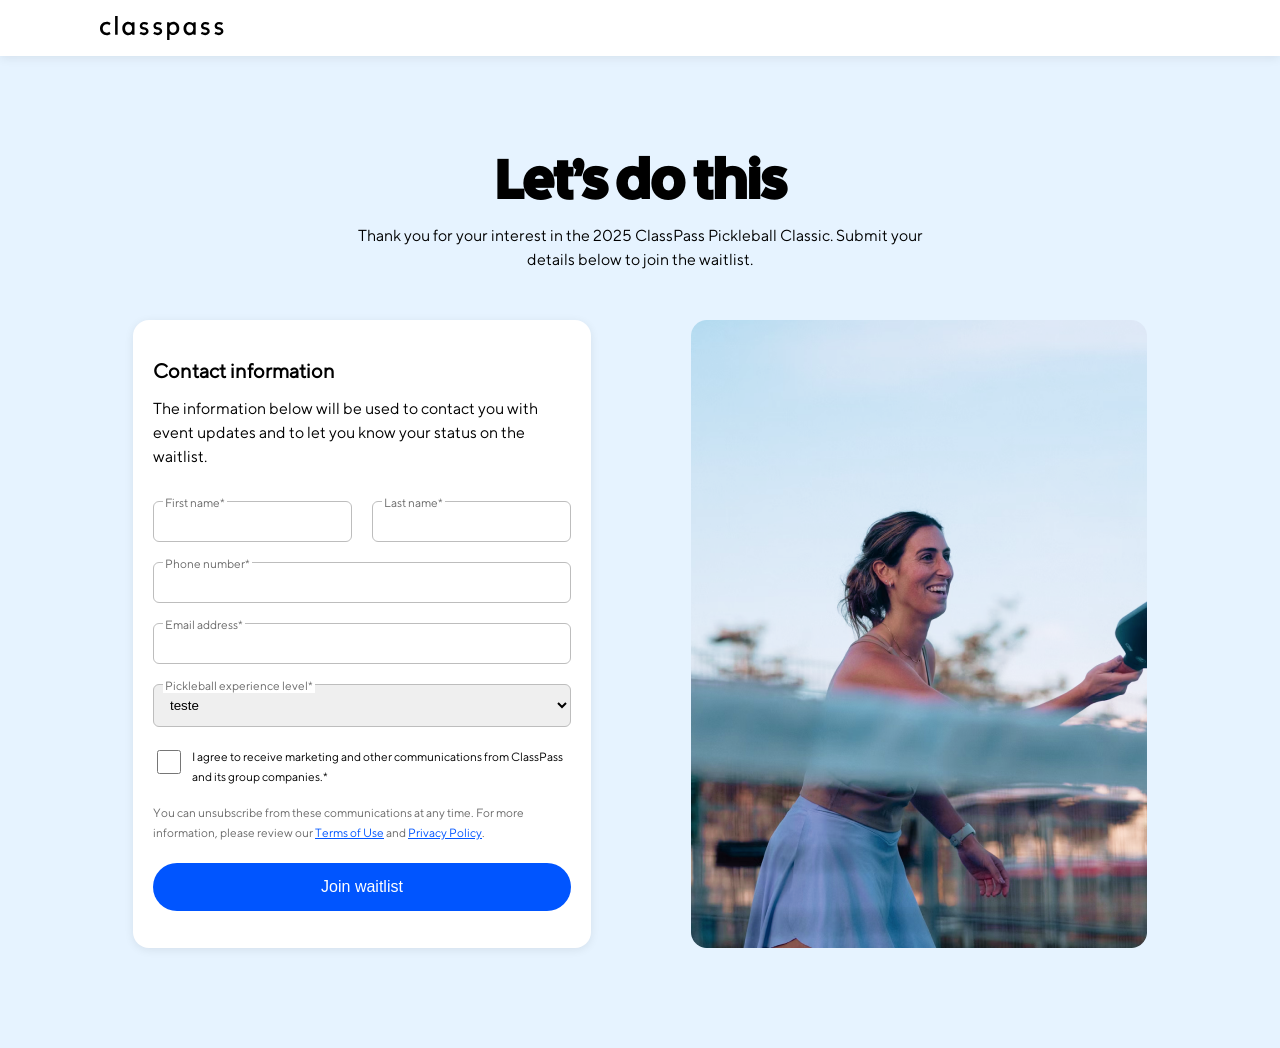
==== login.html @ 2349d3bb "continue" ====
<!doctype html>
<html lang="en">
  <head>
    <link rel="stylesheet" href="loginStyles.css" />
    <meta charset="UTF-8" />
    <meta name="viewport" content="width=device-width, initial-scale=1.0" />
    <title>Login</title>
  </head>
  <body>
    <header>
      <svg
        width="124"
        height="24"
        viewBox="0 0 124 24"
        fill="none"
        xmlns="http://www.w3.org/2000/svg"
      >
        <path
          d="M6.65 16.65C4.15 16.65 2.7 14.7 2.7 12.5C2.7 9.95 4.35 8.25 6.65 8.25C7.85 8.25 8.65 8.75 9.4 9.2L10.6 7.05C9.75 6.5 8.3 5.85 6.8 5.85C2.85 5.85 0 8.65 0 12.5C0 16.3 2.9 19.15 6.8 19.15C8.45 19.15 9.65 18.45 10.6 17.9L9.4 15.75C8.65 16.25 7.55 16.65 6.65 16.65ZM15.1 0H17.65V18.8H15.1V0ZM32.35 6.25L32.05 7.35C31.35 6.6 29.9 5.85 28.35 5.85C25.2 5.85 22.3 8.35 22.3 12.4C22.3 16.6 25.2 19.15 28.35 19.15C29.9 19.15 31.3 18.4 32.05 17.65L32.35 18.8H34.5V6.3H32.35V6.25ZM32.1 12.6C32.1 15.45 30.35 16.75 28.7 16.75C27 16.75 25.05 15.6 25.05 12.45C25.05 10.45 26.1 8.3 28.5 8.3C30.3 8.3 32.1 9.75 32.1 12.45V12.6ZM43.6 13.6C45.35 14.05 46.1 14.4 46.1 15.3C46.1 16 45.5 16.7 44.1 16.7C42.8 16.7 41.75 16.25 40.75 15.7L39.6 17.85C40.5 18.4 42.45 19.15 44.1 19.15C46.9 19.15 48.55 17.25 48.55 15.35C48.55 12.05 45.3 11.55 44.45 11.25C42.65 10.75 42.2 10.4 42.2 9.65C42.2 8.85 42.9 8.3 44.2 8.3C45.35 8.3 46.2 8.65 47 9.05L48.2 6.9C47.05 6.4 45.7 5.9 44.2 5.9C41.45 5.9 39.8 7.85 39.8 9.65C39.75 12.5 42.2 13.25 43.6 13.6ZM57.25 13.6C59 14.05 59.75 14.4 59.75 15.3C59.75 16 59.15 16.7 57.75 16.7C56.45 16.7 55.4 16.25 54.4 15.7L53.25 17.85C54.15 18.4 56.1 19.15 57.75 19.15C60.55 19.15 62.2 17.25 62.2 15.35C62.2 12.05 58.95 11.55 58.1 11.25C56.3 10.75 55.85 10.4 55.85 9.65C55.85 8.85 56.55 8.3 57.85 8.3C59 8.3 59.85 8.65 60.65 9.05L61.85 6.9C60.7 6.4 59.35 5.9 57.85 5.9C55.1 5.9 53.45 7.85 53.45 9.65C53.4 12.5 55.85 13.25 57.25 13.6ZM73.25 5.85C71.7 5.85 70.3 6.6 69.55 7.35L69.25 6.2H67.1V24H69.5V17.8L69.6 17.75C70.3 18.5 71.7 19.1 73.05 19.1C76.3 19.1 79.3 17 79.3 12.35C79.35 8.15 76.45 5.85 73.25 5.85ZM72.95 16.75C71.3 16.75 69.55 15.45 69.55 12.6V12.45C69.55 9.7 71.35 8.3 73.15 8.3C75.55 8.3 76.6 10.45 76.6 12.45C76.6 15.6 74.65 16.75 72.95 16.75ZM93.55 6.25L93.25 7.4C92.55 6.65 91.1 5.9 89.55 5.9C86.4 5.9 83.5 8.4 83.5 12.45C83.5 16.65 86.4 19.2 89.55 19.2C91.1 19.2 92.5 18.45 93.25 17.7L93.55 18.85H95.7V6.35H93.55V6.25ZM93.3 12.6C93.3 15.45 91.55 16.75 89.9 16.75C88.2 16.75 86.25 15.6 86.25 12.45C86.25 10.45 87.3 8.3 89.7 8.3C91.5 8.3 93.3 9.75 93.3 12.45V12.6ZM104.8 13.6C106.55 14.05 107.3 14.4 107.3 15.3C107.3 16 106.7 16.7 105.3 16.7C104 16.7 102.95 16.25 101.95 15.7L100.8 17.85C101.7 18.4 103.65 19.15 105.3 19.15C108.1 19.15 109.75 17.25 109.75 15.35C109.75 12.05 106.5 11.55 105.65 11.25C103.85 10.75 103.4 10.4 103.4 9.65C103.4 8.85 104.1 8.3 105.4 8.3C106.55 8.3 107.4 8.65 108.2 9.05L109.4 6.9C108.25 6.4 106.9 5.9 105.4 5.9C102.65 5.9 101 7.85 101 9.65C100.95 12.5 103.4 13.25 104.8 13.6ZM118.45 13.6C120.2 14.05 120.95 14.4 120.95 15.3C120.95 16 120.35 16.7 118.95 16.7C117.65 16.7 116.6 16.25 115.6 15.7L114.45 17.85C115.35 18.4 117.3 19.15 118.95 19.15C121.75 19.15 123.4 17.25 123.4 15.35C123.4 12.05 120.15 11.55 119.3 11.25C117.5 10.75 117.05 10.4 117.05 9.65C117.05 8.85 117.75 8.3 119.05 8.3C120.2 8.3 121.05 8.65 121.85 9.05L123.05 6.9C121.9 6.4 120.55 5.9 119.05 5.9C116.3 5.9 114.65 7.85 114.65 9.65C114.6 12.5 117.05 13.25 118.45 13.6Z"
          fill="black"
        />
      </svg>
    </header>
    <section class="content">
      <div class="page-title-container">
        <h1>Let’s do this</h1>
        <span
          >Thank you for your interest in the 2025 ClassPass Pickleball Classic.
          Submit your details below to join the waitlist.</span
        >
      </div>
      <form class="login-container">
        <div class="contact-info">
          <div class="form-container">
            <div class="text-container">
              <h3>Contact information</h3>
              <span
                >The information below will be used to contact you with event
                updates and to let you know your status on the waitlist.</span
              >
            </div>
            <div class="form">
              <div class="names-container">
                <div id="name" class="input-wrap">
                  <input type="text" id="first-name" name="first-name" />
                  <label for="first-name">First name*</label>
                </div>
                <div id="last-name" class="input-wrap">
                  <input type="text" id="last-name" name="last-name" />
                  <label for="last-name">Last name*</label>
                </div>
              </div>
              <div id="phone" class="input-wrap">
                <input type="number" id="phone" name="phone" />
                <label for="phone">Phone number*</label>
              </div>
              <div id="email" class="input-wrap">
                <input type="email" id="email" name="email" />
                <label for="email">Email address*</label>
              </div>
              <div id="experience" class="input-wrap">
                <select name="experience" id="experience">
                  <option value="0">teste</option>
                </select>
                <label for="experience">Pickleball experience level*</label>
              </div>
            </div>
          </div>
          <div class="consent-container">
            <div class="checkbox-container">
              <input type="checkbox" name="consent" id="consent" />
              <span
                >I agree to receive marketing and other communications from
                ClassPass and its group companies.*</span
              >
            </div>
            <span
              >You can unsubscribe from these communications at any time. For
              more information, please review our
              <a href="">Terms of Use</a> and
              <a href="">Privacy Policy</a>.</span
            >
          </div>
          <a href="thanks.html">
            <button type="submit">Join waitlist</button>
          </a>
        </div>
        <img src="assets/images/login.png" alt="" />
      </form>
    </section>
  </body>
  <script>
    const submit = document.querySelector('button[type="submit"]');
    submit.addEventListener("click", (e) => {
      e.preventDefault();
      console.log("replace");
      window.location.replace("thanks.html");
    });

    const logo = document.querySelector("header svg");
    logo.addEventListener("click", () => {
      window.location.replace("index.html");
    });
  </script>
</html>
---- loginStyles.css ----
@font-face {
  font-family: "TTNorms";
  src: url(assets/fonts/TTNorms-Regular.otf) format("openType");
  font-weight: normal;
  font-style: normal;
}
@font-face {
  font-family: "Circuit";
  src: url(assets/fonts/Circuit.otf) format("openType");
  font-weight: normal;
  font-style: normal;
}
* {
  box-sizing: border-box;
}

body {
  background-color: #e6f3ff;
  margin: 0;
  height: 100%;

  header {
    padding: 16px 100px;
    background: #fff;
    box-shadow: 0px 2px 10px 0px #00000014;
    display: flex;

    svg {
      cursor: pointer;
    }
  }

  section {
    padding: 100px 213px;
    display: flex;
    justify-content: center;
    align-items: center;
    flex-direction: column;
    gap: 48px;

    .page-title-container {
      display: flex;
      width: 604px;
      flex-direction: column;
      gap: 12px;
      justify-content: center;
      align-items: center;

      h1 {
        line-height: 56px;
        font-size: 52px;
        margin: 0;
        font-family: "Circuit";
      }

      span {
        line-height: 24px;
        font-size: 16px;
        font-family: "TTNorms";
        text-align: center;
      }
    }

    .login-container {
      gap: 100px;
      display: flex;

      .contact-info {
        width: 458px;
        border-radius: 16px;
        background: #fff;
        padding: 24px 20px;
        font-family: "TTNorms";
        gap: 20px;
        display: flex;
        flex-direction: column;
        box-shadow: 0px 2px 10px 0px #00000014;
        justify-content: center;

        .form-container {
          display: flex;
          flex-direction: column;
          gap: 32px;

          .text-container {
            display: flex;
            flex-direction: column;
            gap: 12px;

            h3 {
              line-height: 28px;
              font-weight: bold;
              margin: 0;
              font-size: 20px;
            }

            span {
              line-height: 24px;
              font-size: 16px;
            }
          }

          .form {
            display: flex;
            flex-direction: column;
            gap: 20px;

            .names-container {
              display: flex;
              gap: 20px;
              width: 100%;
            }
          }

          .input-wrap {
            position: relative;
            width: -webkit-fill-available;

            input {
              border: 1px solid #bdbdbd;
              padding: 12px;
              border-radius: 6px;
              width: 100%;
            }

            &:has(:focus, :focus-visible) {
              select,
              input {
                &:focus,
                &:focus-visible {
                  border-color: #0055ff;
                  border-width: 2px;
                  outline: #0055ff;
                }
              }
              label {
                color: #0055ff;
              }
            }
            select {
              border-radius: 6px;
              border: 1px solid #bdbdbd;
              width: 100%;
              padding: 12px;
            }

            label {
              position: absolute;
              top: -6px;
              left: 10px;
              color: #6a6a6a;
              background: #fff;
              font-size: 12px;
              padding: 0 2px;
            }
          }
        }

        .consent-container {
          display: flex;
          flex-direction: column;
          gap: 16px;

          .checkbox-container {
            display: flex;
            gap: 8px;

            input {
              width: 24px;
              height: 24px;
              min-width: 24px;
              min-height: 24px;
            }

            span {
              font-size: 12px;
              line-height: 20px;
            }
          }
          > span {
            line-height: 20px;
            font-size: 12px;
            color: #6a6a6a;
            a {
              color: #0055ff;
            }
          }
        }

        > a {
          button {
            width: 100%;
            font-size: 16px;
            color: #fff;
            border-radius: 100px;
            background: #0055ff;
            height: 48px;
            border: 0;
            padding: 8px;
            cursor: pointer;
          }
        }
      }
    }
  }
}
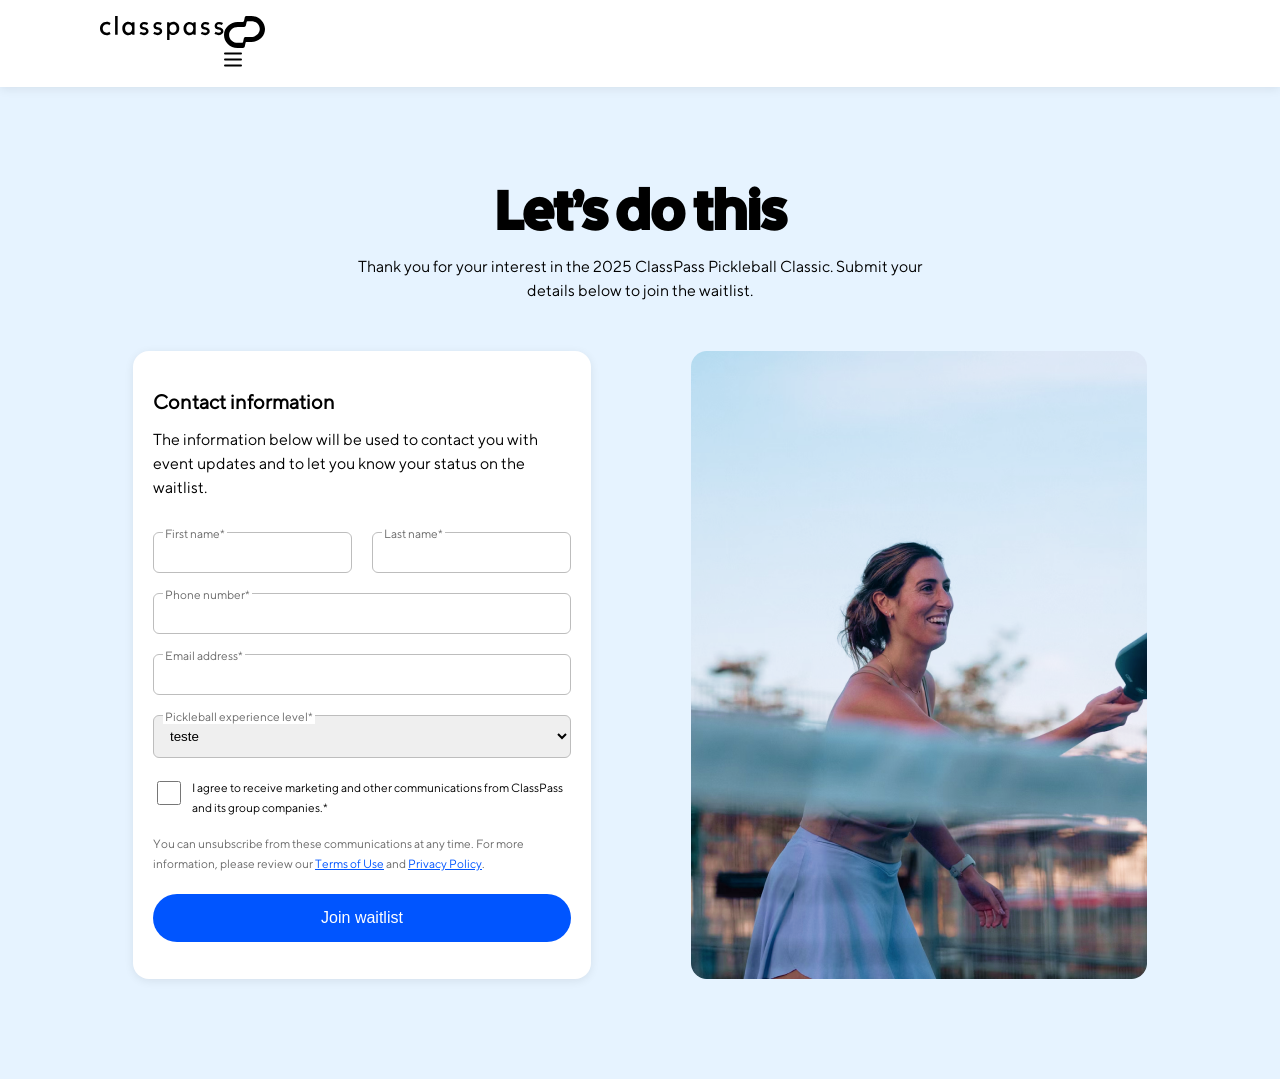
==== commit dcb70448: "continue" ====
--- a/login.html
+++ b/login.html
@@ -20,6 +20,88 @@
           fill="black"
         />
       </svg>
+      <div class="mobile-header">
+        <svg
+          width="41"
+          height="32"
+          viewBox="0 0 41 32"
+          fill="none"
+          xmlns="http://www.w3.org/2000/svg"
+        >
+          <path
+            fill-rule="evenodd"
+            clip-rule="evenodd"
+            d="M22.4938 0H27.197C34.4564 0 40.8978 5.47097 41 13.1097C41 20.0258 35.1721 26.1161 27.2993 26.1161H22.6983C22.0848 26.1161 21.5736 26.529 21.4713 27.1484L20.7556 30.5548C20.6534 31.3806 19.8354 32 19.0175 32H13.7007C5.62344 32 0 25.8064 0 18.9935C0 11.3548 6.54364 5.9871 13.5985 5.88387H18.813C19.4264 5.88387 19.9377 5.47097 20.0399 4.85161L20.7556 1.44516C20.8579 0.619355 21.6758 0 22.4938 0ZM21.5737 21.0582H27.0948C31.9003 21.0582 35.6834 17.5486 35.7856 13.1098C35.7856 8.25823 31.4914 5.16146 27.0948 5.16146H23.823C23.2096 5.16146 22.6983 5.57436 22.5961 6.19372L21.8804 9.49694C21.6759 10.3228 20.9602 10.9421 20.1422 10.9421H13.8031C9.09984 10.9421 5.1123 14.3486 5.1123 18.8905C5.1123 23.8453 9.61106 26.8389 13.8031 26.8389H17.8929C18.5063 26.8389 19.0175 26.426 19.1198 25.8066L19.8355 22.5034C20.04 21.6776 20.7557 21.0582 21.5737 21.0582Z"
+            fill="black"
+          />
+          <div class="buttons-container">
+            <div class="menu-toggle">
+              <svg
+                width="18"
+                height="15"
+                viewBox="0 0 18 15"
+                fill="none"
+                xmlns="http://www.w3.org/2000/svg"
+              >
+                <line
+                  x1="1"
+                  y1="13.5"
+                  x2="17"
+                  y2="13.5"
+                  stroke="black"
+                  stroke-width="2"
+                  stroke-linecap="round"
+                />
+                <line
+                  x1="1"
+                  y1="7.5"
+                  x2="17"
+                  y2="7.5"
+                  stroke="black"
+                  stroke-width="2"
+                  stroke-linecap="round"
+                />
+                <line
+                  x1="1"
+                  y1="1.5"
+                  x2="17"
+                  y2="1.5"
+                  stroke="black"
+                  stroke-width="2"
+                  stroke-linecap="round"
+                />
+              </svg>
+              <svg
+                width="17"
+                height="15"
+                viewBox="0 0 17 15"
+                fill="none"
+                xmlns="http://www.w3.org/2000/svg"
+              >
+                <path
+                  fill-rule="evenodd"
+                  clip-rule="evenodd"
+                  d="M13.8179 14.1539C14.2084 14.5444 14.8417 14.5444 15.2322 14.1539C15.6228 13.7634 15.6228 13.1303 15.2322 12.7399L9.99065 7.49937L15.2314 2.25965C15.622 1.86917 15.622 1.23606 15.2314 0.84558C14.8408 0.455094 14.2076 0.455094 13.8171 0.845579L8.57629 6.0853L3.26274 0.772843C2.87217 0.38236 2.23894 0.382359 1.84838 0.772843C1.45781 1.16333 1.45781 1.79643 1.84838 2.18691L7.16193 7.49937L1.84761 12.8126C1.45705 13.2031 1.45705 13.8362 1.84761 14.2267C2.23817 14.6172 2.8714 14.6172 3.26196 14.2267L8.57629 8.91344L13.8179 14.1539Z"
+                  fill="black"
+                />
+              </svg>
+            </div>
+          </div>
+        </svg>
+        <div class="header-menu">
+          <a href="https://classpass.com/search">Find class & appointments</a>
+          <a href="https://classpass.com/plans">Plans</a>
+          <a href="https://classpass.com/features">How credits work</a>
+          <a href="https://classpass.com/partners?utm_content=consumer_nav"
+            >List my business</a
+          >
+          <a
+            href="https://classpass.com/corporate-wellness?utm_content=consumer_nav"
+            >Corporate wellness</a
+          >
+          <a href="https://classpass.com/login">Log in</a>
+        </div>
+      </div>
     </header>
     <section class="content">
       <div class="page-title-container">
@@ -101,5 +183,12 @@
     logo.addEventListener("click", () => {
       window.location.replace("index.html");
     });
+
+    const mobHeaderMenuTrigger = document.querySelector(
+      ".mobile-header .buttons-container .menu-toggle",
+    );
+    mobHeaderMenuTrigger.addEventListener("click", () => {
+      document.querySelector(".header-menu").classList.toggle("active");
+    });
   </script>
 </html>
--- a/loginStyles.css
+++ b/loginStyles.css
@@ -204,3 +204,120 @@
     }
   }
 }
+
+.header-menu,
+.mobile-header .buttons-container svg[viewBox="0 0 17 15"] {
+  display: none;
+}
+
+@media (max-width: 845px) {
+  body:has(.header-menu.active) {
+    .mobile-header .buttons-container svg[viewBox="0 0 17 15"] {
+      display: block;
+    }
+    .mobile-header .buttons-container svg[viewBox="0 0 18 15"] {
+      display: none !important;
+    }
+  }
+
+  header {
+    padding: 15px 20px !important;
+    > svg {
+      display: none;
+    }
+  }
+
+  .header-menu {
+    font-family: "TTNorms";
+    display: flex !important;
+    position: absolute;
+    background: #fff;
+    z-index: 100;
+    width: calc(100% + 40px);
+    left: -20px;
+    flex-direction: column;
+    padding: 0 20px;
+    top: -500px;
+    transition: all 0.3s ease;
+
+    &.active {
+      top: 46px;
+    }
+    a {
+      color: #000;
+      border-bottom: 1px solid #dddfe4;
+      padding: 20px 0;
+      text-decoration: none;
+    }
+  }
+  .mobile-header {
+    display: flex !important;
+    align-items: center;
+    justify-content: space-between;
+    width: 100%;
+    position: relative;
+
+    svg {
+      z-index: 200;
+      background: #fff;
+    }
+    .buttons-container {
+      z-index: 200;
+      display: flex;
+      gap: 16px;
+      align-items: center;
+
+      button {
+        color: #fff;
+        line-height: 20px;
+        font-size: 14px;
+        height: 32px;
+        border-radius: 100px;
+        padding: 6px 16px;
+        background: #0055ff;
+        border: 0;
+      }
+    }
+  }
+
+  section.content {
+    gap: 32px;
+    padding: 48px 20px;
+
+    .page-title-container {
+      width: 100%;
+
+      h1 {
+        font-size: 36px;
+        line-height: 40px;
+      }
+    }
+
+    form {
+      flex-direction: column;
+
+      .contact-info {
+        width: 100%;
+
+        .form-container {
+          .text-container {
+            align-items: center;
+
+            span {
+              text-align: center;
+            }
+          }
+          .form {
+            .names-container {
+              flex-direction: column;
+            }
+          }
+        }
+      }
+
+      img {
+        width: 100%;
+      }
+    }
+  }
+}
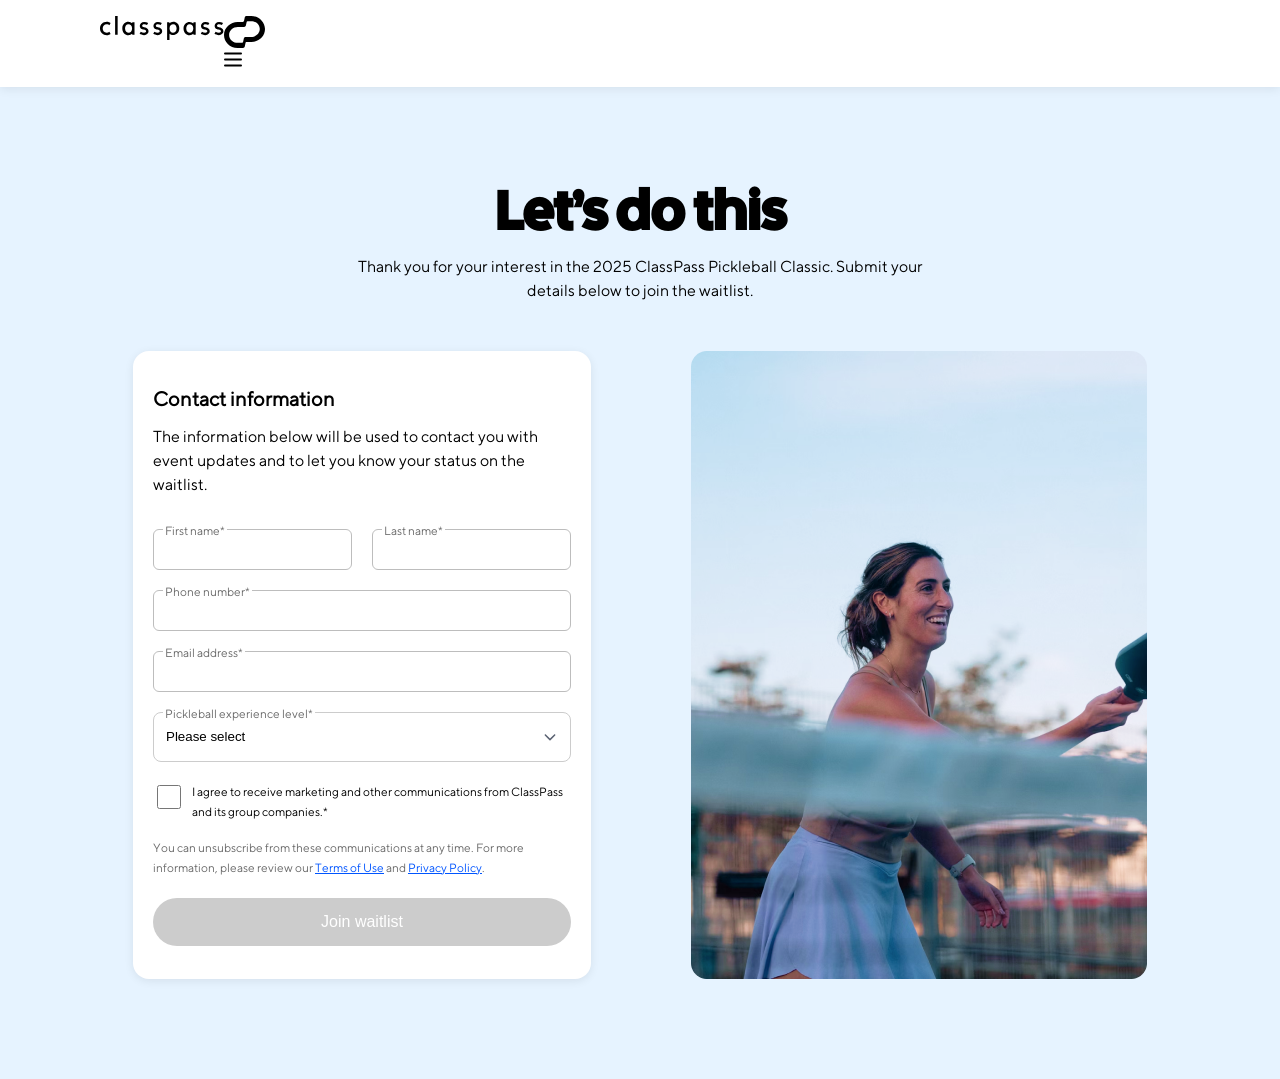
==== commit 526965e7: "continue" ====
--- a/login.html
+++ b/login.html
@@ -141,9 +141,40 @@
                 <label for="email">Email address*</label>
               </div>
               <div id="experience" class="input-wrap">
-                <select name="experience" id="experience">
+                <!-- <select name="experience" id="experience">
                   <option value="0">teste</option>
-                </select>
+                  <option value="1">Novice</option>
+                  <option value="2">Beginner</option>
+                  <option value="3">Intermediate</option>
+                  <option value="4">Advanced</option>
+                </select> -->
+                <div class="custom-select-wrapper" id="mySelect">
+                  <button type="button" class="select-trigger">
+                    <!-- <span class="label">Pickleball experience level*</span> -->
+                    <span class="current-value">Please select</span>
+                    <div class="arrow">
+                      <svg
+                        width="16"
+                        height="16"
+                        viewBox="0 0 16 16"
+                        fill="none"
+                        xmlns="http://www.w3.org/2000/svg"
+                      >
+                        <path
+                          d="M3.86395 5.4697C3.57111 5.17686 3.09631 5.17697 2.8034 5.4697C2.51051 5.7626 2.51051 6.23736 2.8034 6.53025L7.46942 11.1972C7.7622 11.49 8.23704 11.4898 8.52996 11.1972L13.197 6.53025C13.4898 6.23736 13.4898 5.7626 13.197 5.4697C12.9041 5.17681 12.4293 5.17681 12.1364 5.4697L8.00067 9.60544L3.86395 5.4697Z"
+                          fill="#5A6272"
+                        />
+                      </svg>
+                    </div>
+                  </button>
+
+                  <ul class="options-list">
+                    <li data-value="novice">Novice</li>
+                    <li data-value="beginner">Beginner</li>
+                    <li data-value="intermediate">Intermediate</li>
+                    <li data-value="advanced">Advanced</li>
+                  </ul>
+                </div>
                 <label for="experience">Pickleball experience level*</label>
               </div>
             </div>
@@ -164,7 +195,7 @@
             >
           </div>
           <a href="thanks.html">
-            <button type="submit">Join waitlist</button>
+            <button type="submit" disabled>Join waitlist</button>
           </a>
         </div>
         <img src="assets/images/login.png" alt="" />
@@ -179,9 +210,13 @@
       window.location.replace("thanks.html");
     });
 
-    const logo = document.querySelector("header svg");
-    logo.addEventListener("click", () => {
-      window.location.replace("index.html");
+    const logos = document.querySelectorAll(
+      "header > svg, .mobile-header > svg",
+    );
+    logos.forEach((logo) => {
+      logo.addEventListener("click", () => {
+        window.location.replace("index.html");
+      });
     });
 
     const mobHeaderMenuTrigger = document.querySelector(
@@ -190,5 +225,77 @@
     mobHeaderMenuTrigger.addEventListener("click", () => {
       document.querySelector(".header-menu").classList.toggle("active");
     });
+
+    const inputs = document.querySelectorAll("input[type='text']");
+    console.log(inputs);
+    const emailInput = document.querySelector("[type='email']");
+    const phoneInput = document.querySelector("[type='number']");
+    const consentInput = document.querySelector("[type='checkbox']");
+    const button = document.querySelector("button[type='submit']");
+    const emailRegex = /^[^\s@]+@[^\s@]+\.[^\s@]+$/;
+    const phoneRegex = /^\+?[\d\s\-\(\)]{7,15}$/;
+
+    function validateForm() {
+      const isEmailValid = emailRegex.test(emailInput.value.trim());
+      const isPhoneValid = phoneRegex.test(phoneInput.value.trim());
+      const isExperienceSelected = !!document.querySelector(
+        ".options-list .selected",
+      );
+
+      const allFilled = Array.from(inputs).every(
+        (input) => input.value.trim() !== "",
+      );
+      console.log({ isEmailValid, isPhoneValid, allFilled });
+      button.disabled = !(
+        allFilled &&
+        isEmailValid &&
+        isPhoneValid &&
+        consentInput.checked &&
+        isExperienceSelected
+      );
+    }
+
+    [...inputs, phoneInput, emailInput, consentInput].forEach((input) =>
+      input.addEventListener("input", validateForm),
+    );
+    // document.querySelectorAll(".options-list li").forEach((option) => {
+    //   option.addEventListener("click", validateForm);
+    // });
+
+    const wrapper = document.getElementById("mySelect");
+    const trigger = wrapper.querySelector(".select-trigger");
+    const options = wrapper.querySelectorAll(".options-list li");
+    const currentValueText = wrapper.querySelector(".current-value");
+
+    // 1. Toggle the dropdown
+    trigger.addEventListener("click", (e) => {
+      e.preventDefault(); // Extra insurance against refreshing
+      wrapper.classList.toggle("is-open");
+    });
+
+    // 2. Handle Option Selection
+    options.forEach((option) => {
+      option.addEventListener("click", (e) => {
+        // Update the text
+        currentValueText.innerText = option.innerText;
+
+        // Close the menu
+        wrapper.classList.remove("is-open");
+
+        // Optional: Add 'selected' class for styling
+        options.forEach((opt) => opt.classList.remove("selected"));
+        option.classList.add("selected");
+
+        console.log("Selected value:", option.dataset.value);
+        validateForm();
+      });
+    });
+
+    // 3. Close if the user clicks anywhere else on the screen
+    document.addEventListener("click", (e) => {
+      if (!wrapper.contains(e.target)) {
+        wrapper.classList.remove("is-open");
+      }
+    });
   </script>
 </html>
--- a/loginStyles.css
+++ b/loginStyles.css
@@ -210,6 +210,117 @@
   display: none;
 }
 
+button[type="submit"] {
+  &:disabled {
+    background: #cccccc !important;
+  }
+}
+
+.custom-select-container {
+  position: relative;
+  width: 316px; /* Matches your image dimensions */
+  font-family: sans-serif;
+}
+
+.select-trigger {
+  width: 100%;
+  padding: 16px 12px;
+  border: 1px solid #ccc;
+  border-radius: 8px;
+  background: white;
+  text-align: left;
+  cursor: pointer;
+  outline: none;
+  transition: border 0.2s;
+}
+
+/* The Blue Focus State from your image */
+.select-trigger:focus {
+  border: 2px solid #2563eb;
+}
+
+/* The Floating Label */
+.label {
+  position: absolute;
+  left: 10px;
+  top: -10px; /* Moves it to sit on the border */
+  background: white;
+  padding: 0 4px;
+  font-size: 12px;
+  color: #2563eb; /* Blue color when focused */
+}
+
+/* The Dropdown List */
+.options-list {
+  position: absolute;
+  top: 100%;
+  left: 0;
+  right: 0;
+  background: white;
+  border: 1px solid #eee;
+  box-shadow: 0 4px 6px rgba(0, 0, 0, 0.1);
+  border-radius: 4px;
+  margin-top: 4px;
+  list-style: none;
+  padding: 0;
+  z-index: 10;
+}
+
+.options-list li {
+  padding: 12px;
+  cursor: pointer;
+}
+
+/* Gray Hover State from your image */
+.options-list li:hover {
+  background-color: #f3f4f6;
+}
+
+.options-list li.selected {
+  background-color: white; /* Or a light blue tint */
+}
+
+.options-list {
+  display: none;
+  position: absolute;
+  width: 100%;
+  z-index: 100;
+  background: white;
+  border: 1px solid #ddd;
+  box-shadow: 0 4px 12px rgba(0, 0, 0, 0.1);
+  padding: 0;
+  margin: 4px 0 0 0;
+  list-style: none;
+}
+
+/* Show the list only when the wrapper has the 'is-open' class */
+.custom-select-wrapper.is-open .options-list {
+  display: block;
+}
+
+.arrow {
+  display: flex;
+}
+.select-trigger {
+  display: flex;
+  justify-content: space-between;
+  align-items: center;
+}
+
+/* Rotate the arrow when open */
+.custom-select-wrapper.is-open .arrow {
+  transform: rotate(180deg);
+}
+
+.options-list li {
+  padding: 12px;
+  cursor: pointer;
+}
+
+.options-list li:hover {
+  background-color: #f3f4f6; /* The gray hover from your image */
+}
+
 @media (max-width: 845px) {
   body:has(.header-menu.active) {
     .mobile-header .buttons-container svg[viewBox="0 0 17 15"] {
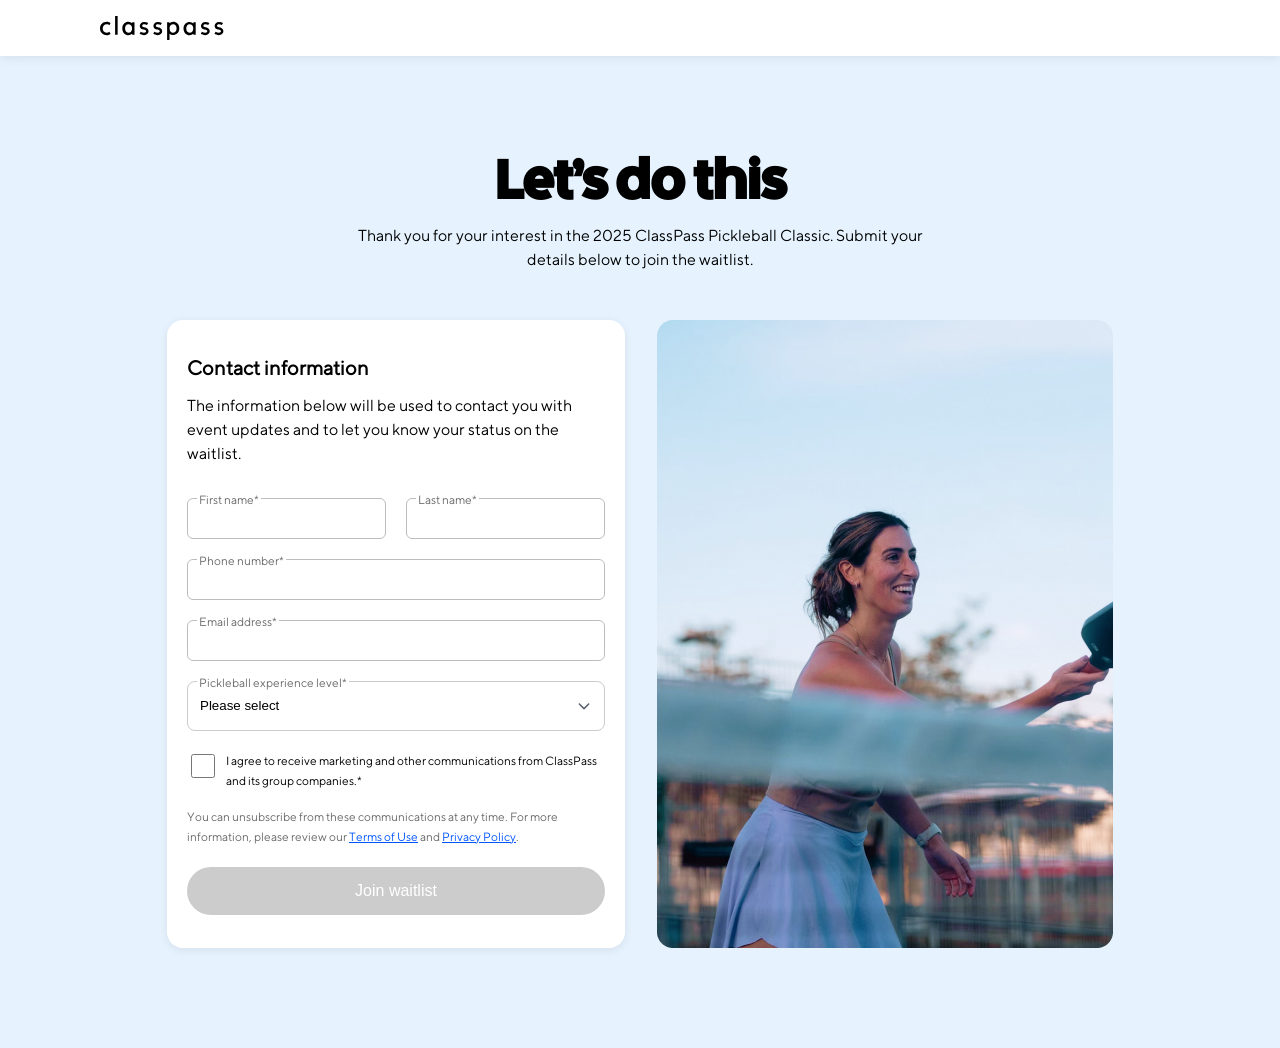
==== commit d62b6fb1: "continue" ====
--- a/login.html
+++ b/login.html
@@ -199,6 +199,7 @@
           </a>
         </div>
         <img src="assets/images/login.png" alt="" />
+        <img src="assets/images/image.png" style="display: none" alt="" />
       </form>
     </section>
   </body>
--- a/loginStyles.css
+++ b/loginStyles.css
@@ -62,7 +62,7 @@
     }
 
     .login-container {
-      gap: 100px;
+      gap: 32px;
       display: flex;
 
       .contact-info {
@@ -205,8 +205,9 @@
   }
 }
 
+.mobile-header,
 .header-menu,
-.mobile-header .buttons-container svg[viewBox="0 0 17 15"] {
+.buttons-container svg[viewBox="0 0 17 15"] {
   display: none;
 }
 
@@ -322,6 +323,12 @@
 }
 
 @media (max-width: 845px) {
+  img[src="assets/images/login.png"] {
+    display: none !important;
+  }
+  img[src="assets/images/image.png"] {
+    display: block !important;
+  }
   body:has(.header-menu.active) {
     .mobile-header .buttons-container svg[viewBox="0 0 17 15"] {
       display: block;
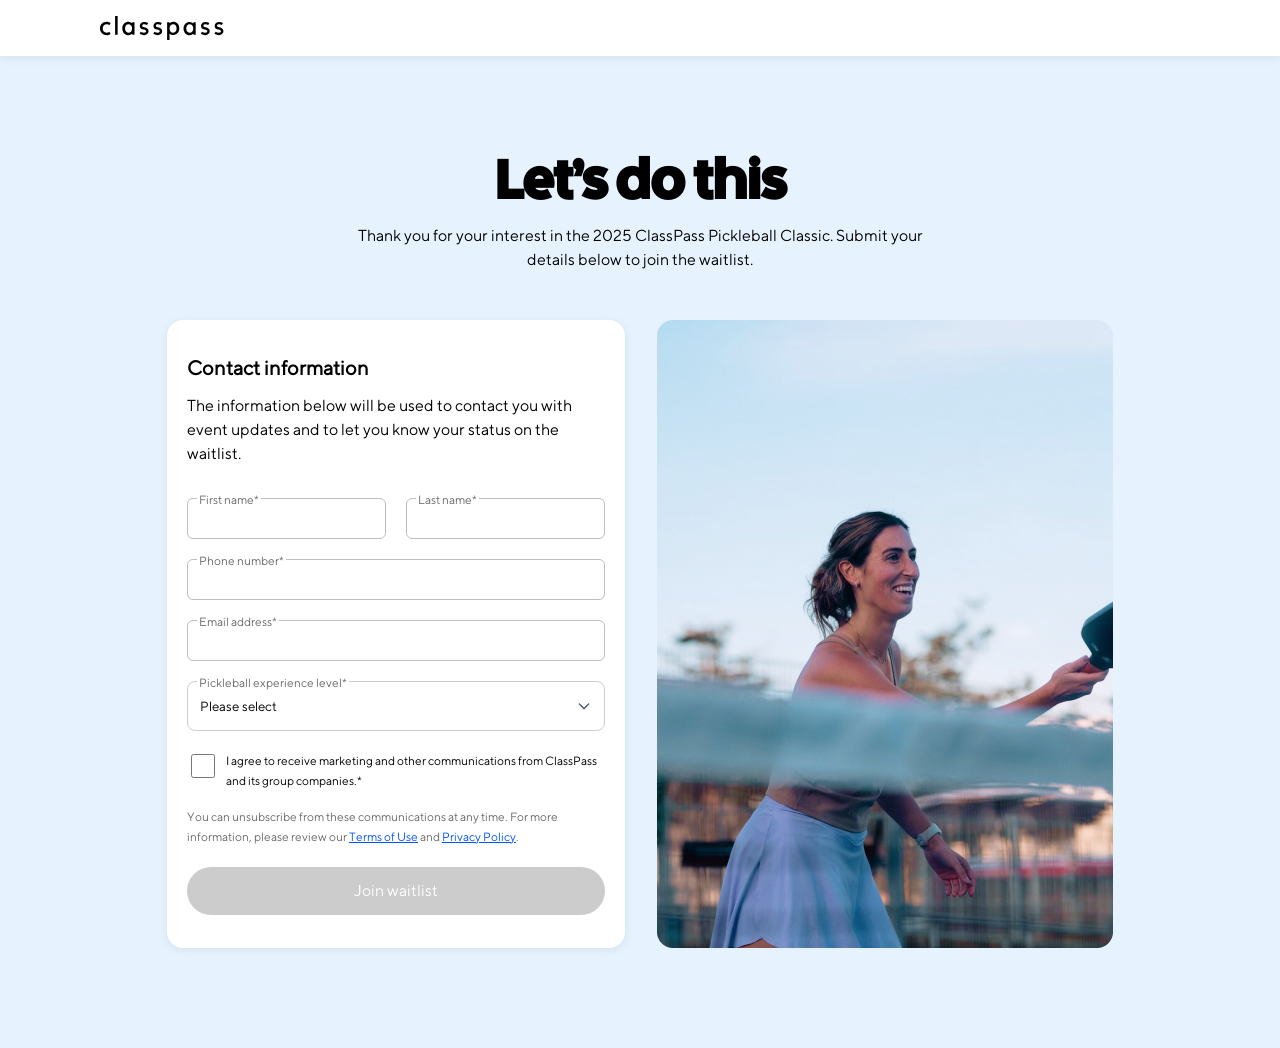
==== commit 5dd1d8f0: "maybe final version" ====
--- a/login.html
+++ b/login.html
@@ -4,9 +4,24 @@
     <link rel="stylesheet" href="loginStyles.css" />
     <meta charset="UTF-8" />
     <meta name="viewport" content="width=device-width, initial-scale=1.0" />
-    <title>Login</title>
+    <title>Sign up</title>
+    <script src="mobHeader.js" defer></script>
+    <link rel="stylesheet" href="global.css" />
   </head>
   <body>
+    <div class="header-menu">
+      <a href="https://classpass.com/search">Find class & appointments</a>
+      <a href="https://classpass.com/plans">Plans</a>
+      <a href="https://classpass.com/features">How credits work</a>
+      <a href="https://classpass.com/partners?utm_content=consumer_nav"
+        >List my business</a
+      >
+      <a
+        href="https://classpass.com/corporate-wellness?utm_content=consumer_nav"
+        >Corporate wellness</a
+      >
+      <a href="https://classpass.com/login">Log in</a>
+    </div>
     <header>
       <svg
         width="124"
@@ -20,7 +35,7 @@
           fill="black"
         />
       </svg>
-      <div class="mobile-header">
+      <!-- <div class="mobile-header">
         <svg
           width="41"
           height="32"
@@ -101,7 +116,8 @@
           >
           <a href="https://classpass.com/login">Log in</a>
         </div>
-      </div>
+      </div> -->
+      <mob-header></mob-header>
     </header>
     <section class="content">
       <div class="page-title-container">
@@ -220,12 +236,12 @@
       });
     });
 
-    const mobHeaderMenuTrigger = document.querySelector(
-      ".mobile-header .buttons-container .menu-toggle",
-    );
-    mobHeaderMenuTrigger.addEventListener("click", () => {
-      document.querySelector(".header-menu").classList.toggle("active");
-    });
+    // const mobHeaderMenuTrigger = document.querySelector(
+    //   ".mobile-header .buttons-container .menu-toggle",
+    // );
+    // mobHeaderMenuTrigger.addEventListener("click", () => {
+    //   document.querySelector(".header-menu").classList.toggle("active");
+    // });
 
     const inputs = document.querySelectorAll("input[type='text']");
     console.log(inputs);
--- a/loginStyles.css
+++ b/loginStyles.css
@@ -12,6 +12,14 @@
 }
 * {
   box-sizing: border-box;
+}
+
+button {
+  font-family: "TTNorms";
+
+  &[type="submit"]:hover {
+    background: #008aff !important;
+  }
 }
 
 body {
@@ -321,8 +329,22 @@
 .options-list li:hover {
   background-color: #f3f4f6; /* The gray hover from your image */
 }
-
-@media (max-width: 845px) {
+mob-header {
+  width: 100%;
+}
+
+mob-header {
+  display: none;
+
+  .buttons-container a[href="login.html"] {
+    display: none;
+  }
+}
+@media (max-width: 991px) {
+  mob-header {
+    display: flex !important;
+    width: 100%;
+  }
   img[src="assets/images/login.png"] {
     display: none !important;
   }
--- a/global.css
+++ b/global.css
@@ -0,0 +1,24 @@
+.header-menu {
+  display: flex !important;
+  position: fixed;
+  background: #fff;
+  z-index: 100;
+  width: 100%;
+  flex-direction: column;
+  transition: all 0.3s ease;
+  height: 100%;
+  left: 0;
+  max-width: 100%;
+  top: -100%;
+  padding: 0 20px;
+
+  &.active {
+    top: 60px !important;
+  }
+  a {
+    color: #000;
+    border-bottom: 1px solid #dddfe4;
+    padding: 20px 0;
+    text-decoration: none;
+  }
+}
